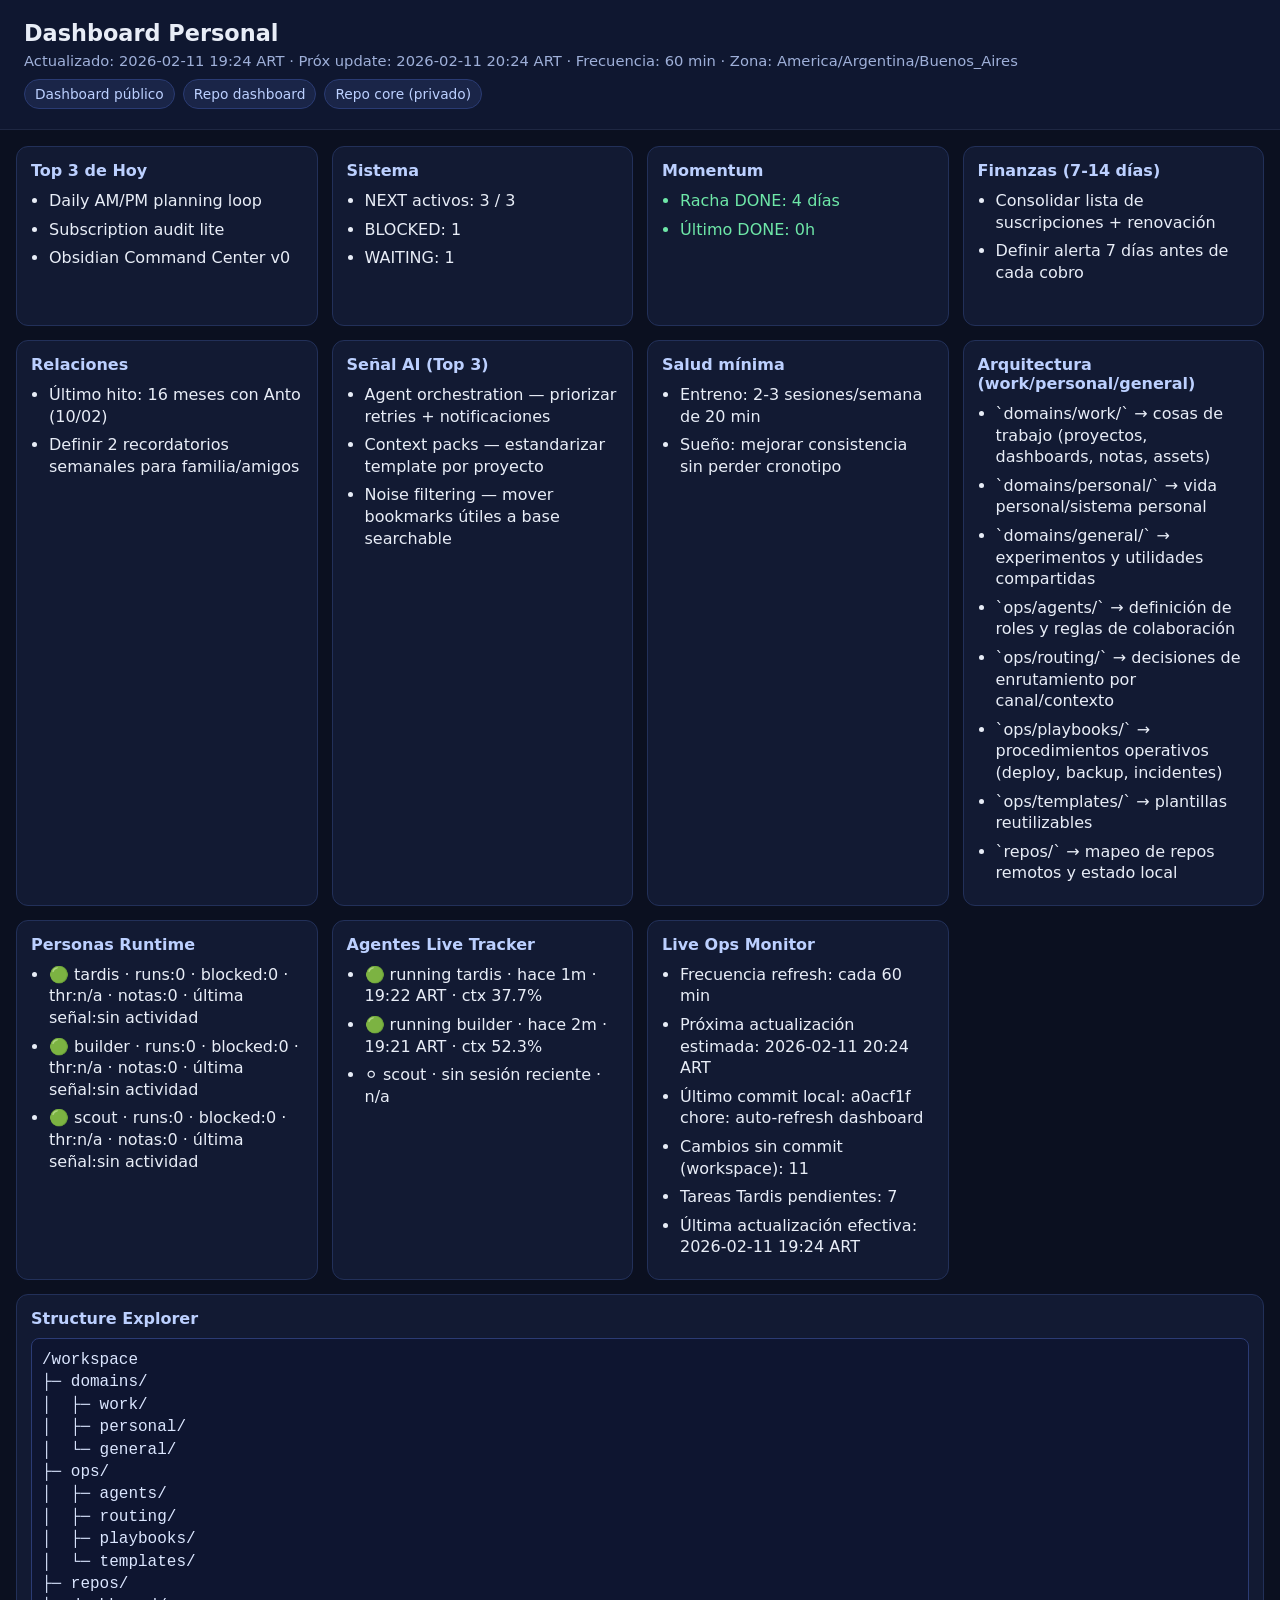
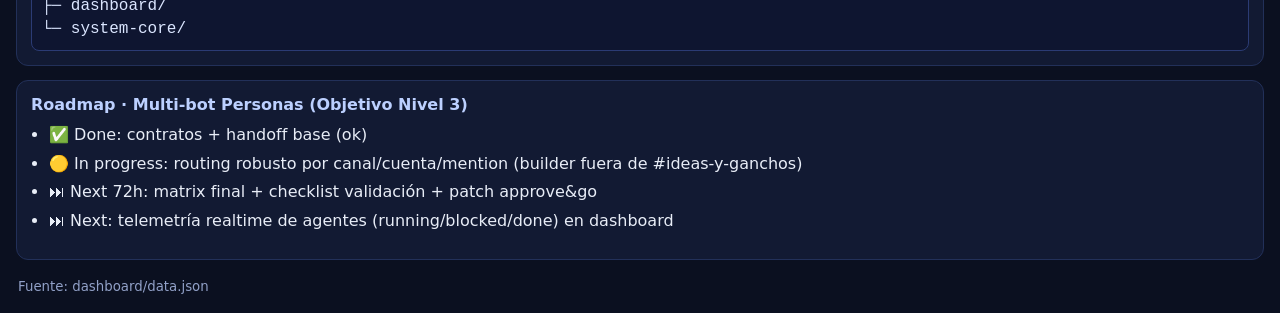
==== index.html @ 241ade7d "Dashboard publish: 2026-02-11T22:24:45Z" ====
<!doctype html>
<html lang="es">
<head>
  <meta charset="utf-8" />
  <meta name="viewport" content="width=device-width,initial-scale=1" />
  <title>Dashboard Personal — Sistema de Ejecución</title>
  <link rel="stylesheet" href="styles.css" />
</head>
<body>
  <header>
    <h1>Dashboard Personal</h1>
    <p id="meta"></p>
    <nav id="quicklinks"></nav>
  </header>

  <main class="grid">
    <section class="card" id="top3"><h2>Top 3 de Hoy</h2><ul></ul></section>
    <section class="card" id="system"><h2>Sistema</h2><ul></ul></section>
    <section class="card" id="momentum"><h2>Momentum</h2><ul></ul></section>
    <section class="card" id="finance"><h2>Finanzas (7-14 días)</h2><ul></ul></section>
    <section class="card" id="relationships"><h2>Relaciones</h2><ul></ul></section>
    <section class="card" id="ai"><h2>Señal AI (Top 3)</h2><ul></ul></section>
    <section class="card" id="health"><h2>Salud mínima</h2><ul></ul></section>
    <section class="card" id="architecture"><h2>Arquitectura (work/personal/general)</h2><ul></ul></section>
    <section class="card" id="personas"><h2>Personas Runtime</h2><ul></ul></section>
    <section class="card" id="agentlive"><h2>Agentes Live Tracker</h2><ul></ul></section>
    <section class="card" id="liveops"><h2>Live Ops Monitor</h2><ul></ul></section>
    <section class="card wide" id="structure"><h2>Structure Explorer</h2><div class="tree"></div></section>
    <section class="card wide" id="roadmap"><h2>Roadmap · Multi-bot Personas (Objetivo Nivel 3)</h2><ul></ul></section>
  </main>

  <footer>
    <small>Fuente: dashboard/data.json</small>
  </footer>

  <script src="app.js"></script>
</body>
</html>
---- styles.css ----
*{box-sizing:border-box}body{margin:0;font-family:Inter,system-ui,-apple-system,Segoe UI,Roboto,sans-serif;background:#0b1020;color:#e8edf7}header{padding:20px 24px;border-bottom:1px solid #1e2742;background:#0f1730;position:sticky;top:0}h1{margin:0 0 6px;font-size:1.4rem}#meta{margin:0;color:#9fb0d9;font-size:.92rem}#quicklinks{margin-top:10px;display:flex;flex-wrap:wrap;gap:8px}#quicklinks a{color:#bcd0ff;background:#1a2548;border:1px solid #2a3b73;padding:6px 10px;border-radius:999px;text-decoration:none;font-size:.86rem}.grid{display:grid;grid-template-columns:repeat(auto-fit,minmax(260px,1fr));gap:14px;padding:16px}.card{background:#121a33;border:1px solid #223059;border-radius:12px;padding:14px;min-height:180px}.wide{grid-column:1/-1}.card h2{margin:0 0 10px;font-size:1rem;color:#bcd0ff}ul{margin:0;padding-left:18px}li{margin:7px 0;line-height:1.35}.tree{font-family:ui-monospace,SFMono-Regular,Menlo,monospace;white-space:pre-wrap;line-height:1.4;color:#dbe6ff;background:#0e1530;border:1px solid #2b3b74;padding:10px;border-radius:8px}footer{padding:0 18px 18px;color:#91a0c7} .ok{color:#6ee7a8}.warn{color:#ffd166}.bad{color:#ff7b8a}
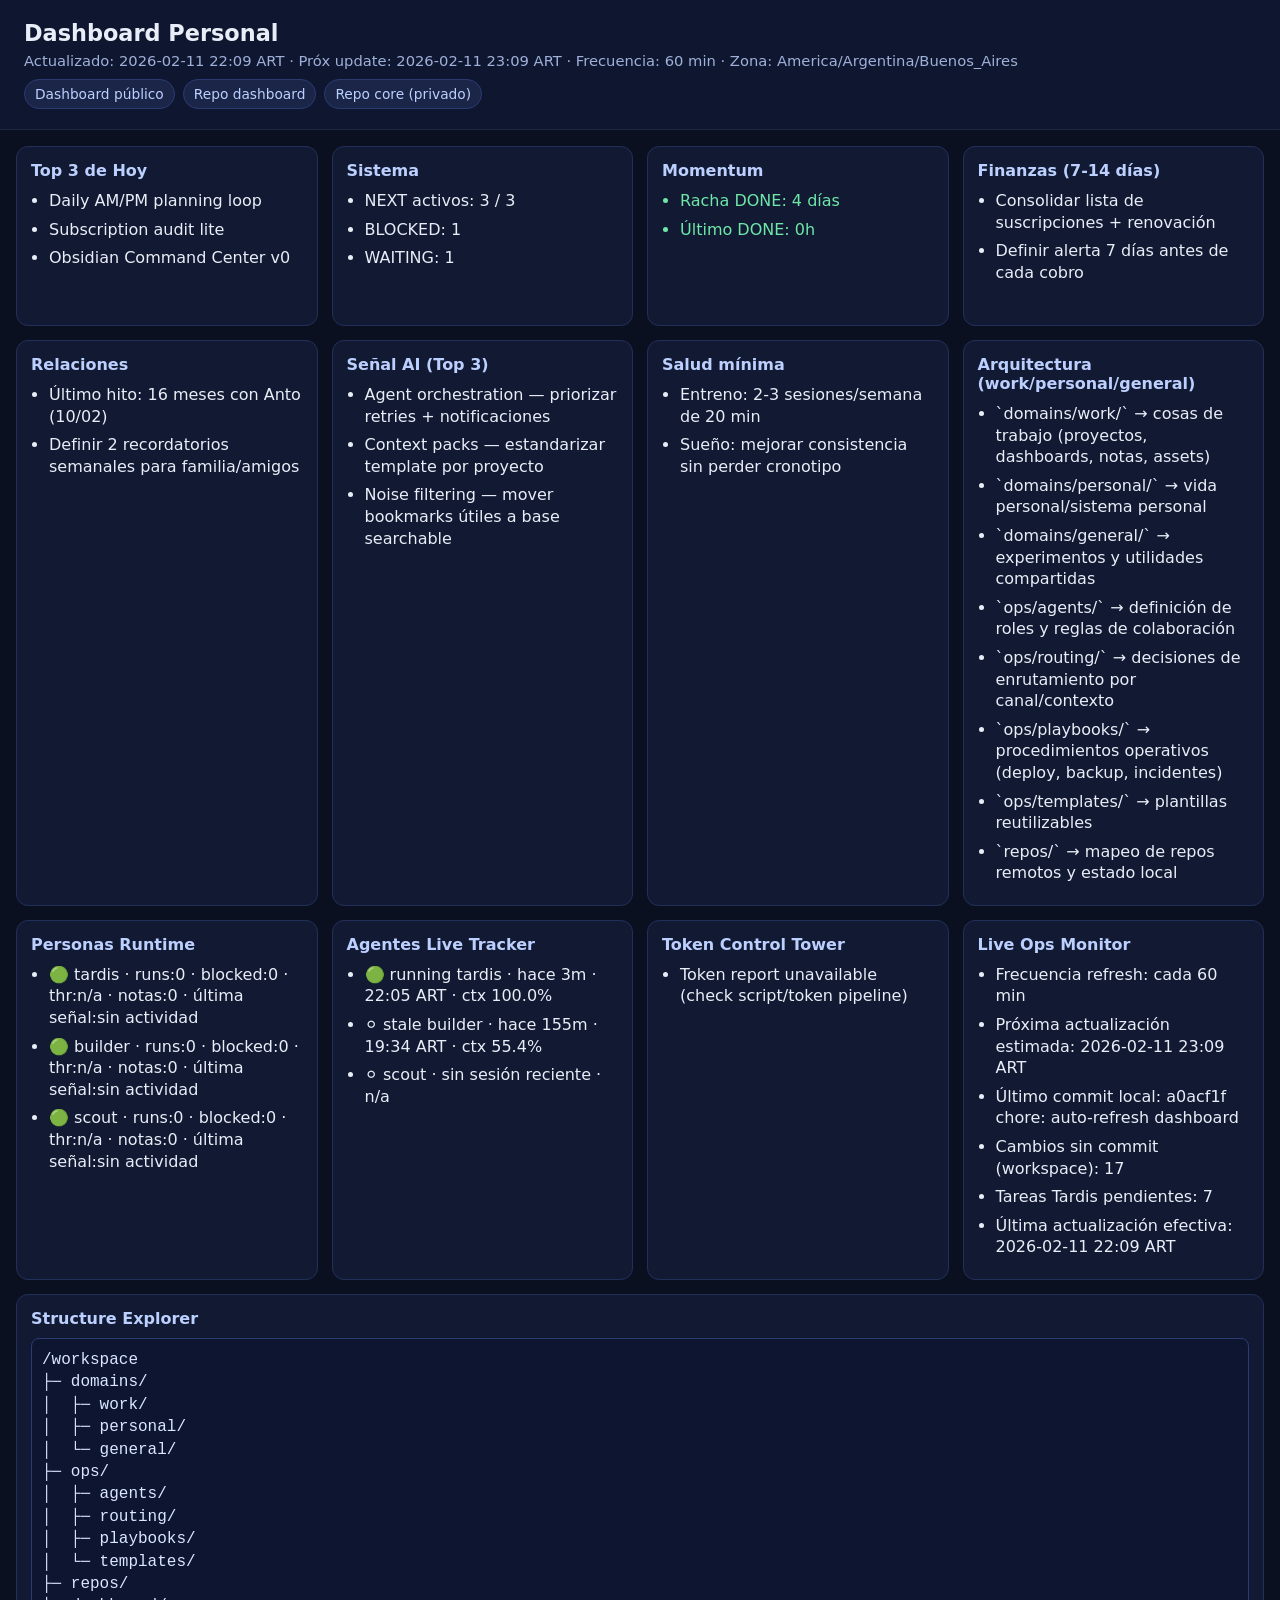
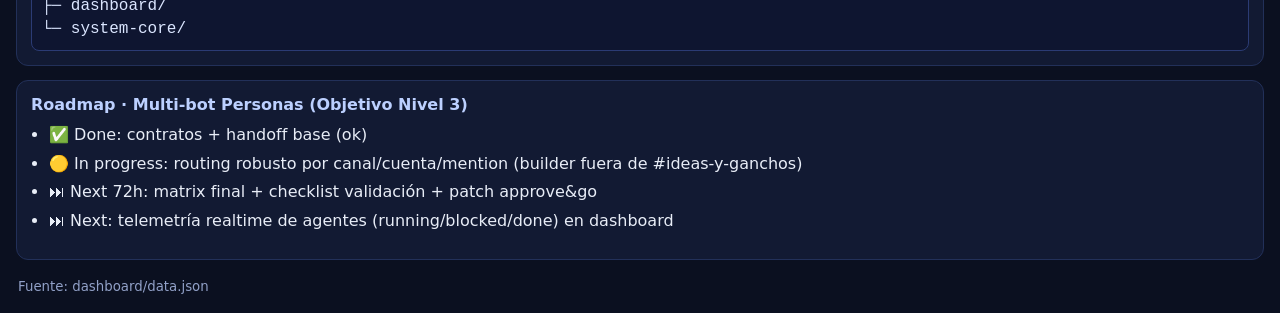
==== commit d90f2530: "Dashboard publish: 2026-02-12T01:10:29Z" ====
--- a/index.html
+++ b/index.html
@@ -24,6 +24,7 @@
     <section class="card" id="architecture"><h2>Arquitectura (work/personal/general)</h2><ul></ul></section>
     <section class="card" id="personas"><h2>Personas Runtime</h2><ul></ul></section>
     <section class="card" id="agentlive"><h2>Agentes Live Tracker</h2><ul></ul></section>
+    <section class="card" id="tokencontrol"><h2>Token Control Tower</h2><ul></ul></section>
     <section class="card" id="liveops"><h2>Live Ops Monitor</h2><ul></ul></section>
     <section class="card wide" id="structure"><h2>Structure Explorer</h2><div class="tree"></div></section>
     <section class="card wide" id="roadmap"><h2>Roadmap · Multi-bot Personas (Objetivo Nivel 3)</h2><ul></ul></section>
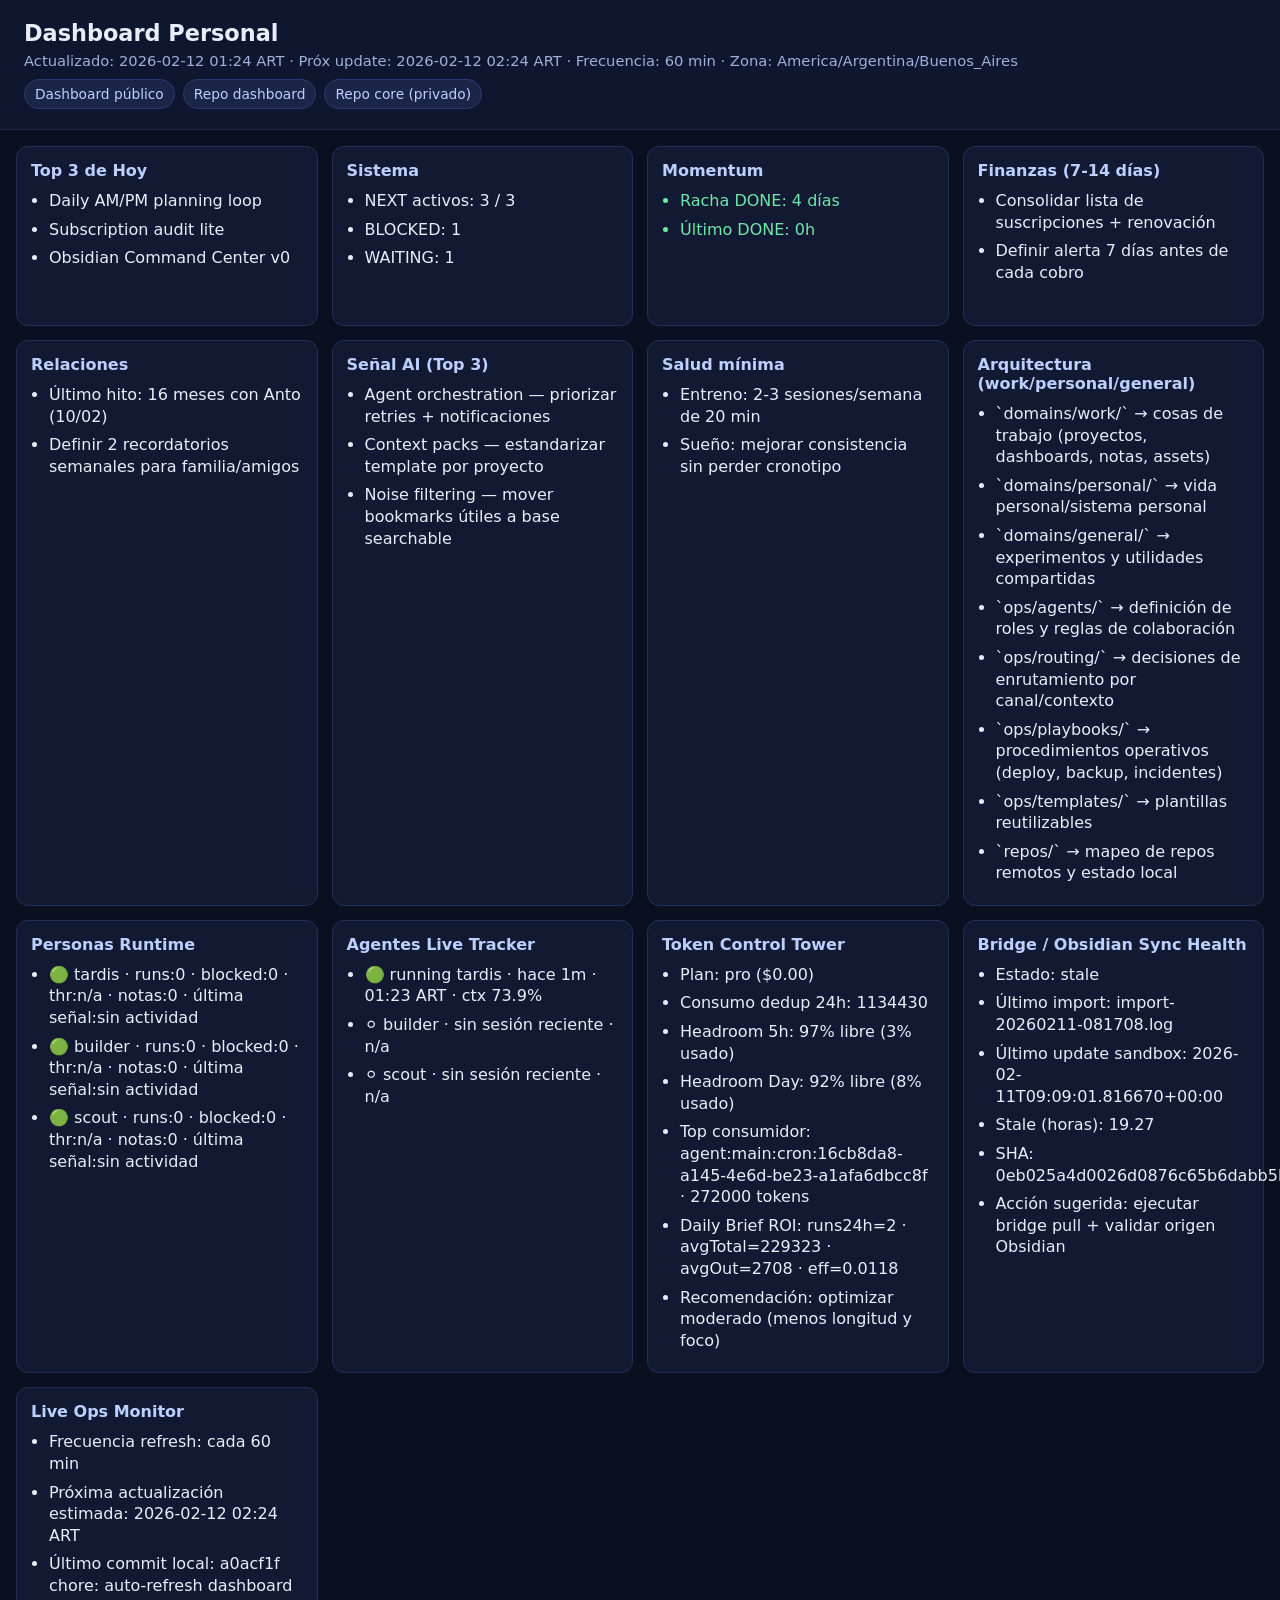
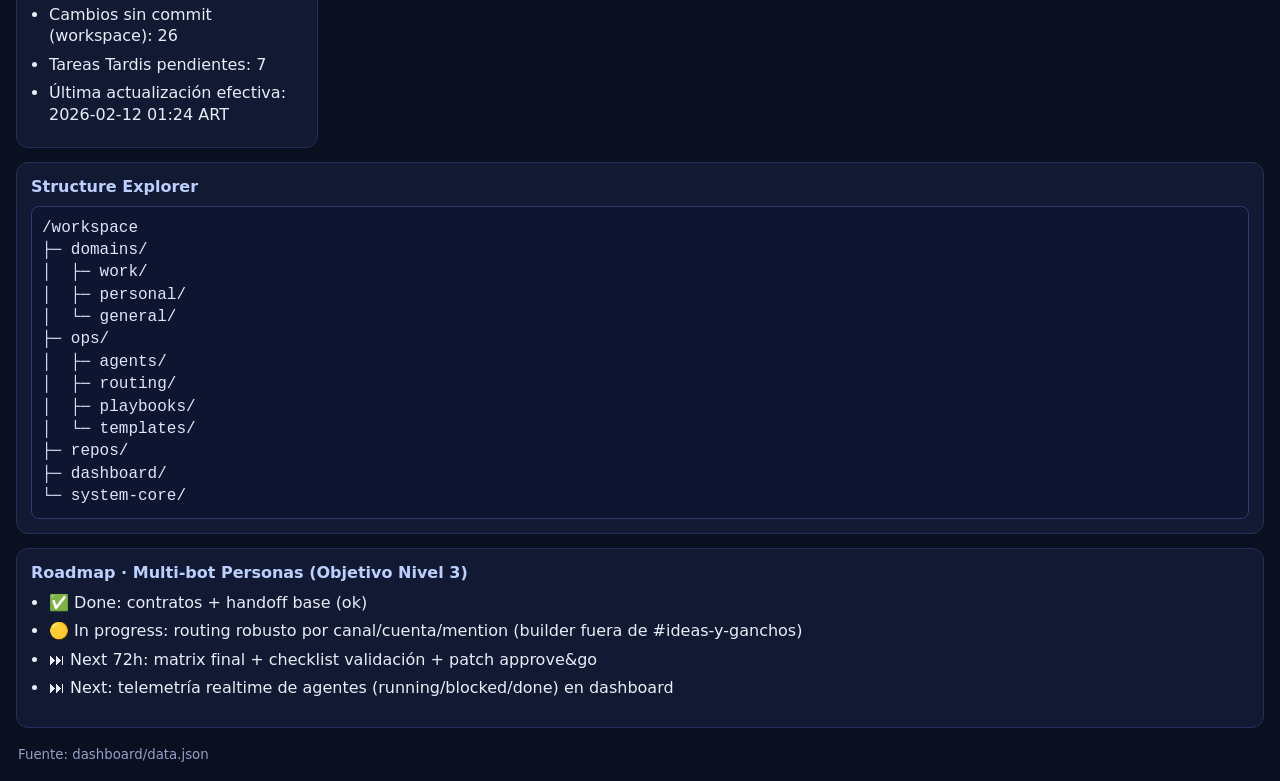
==== commit 1392ea57: "Dashboard publish: 2026-02-12T04:25:11Z" ====
--- a/index.html
+++ b/index.html
@@ -25,6 +25,7 @@
     <section class="card" id="personas"><h2>Personas Runtime</h2><ul></ul></section>
     <section class="card" id="agentlive"><h2>Agentes Live Tracker</h2><ul></ul></section>
     <section class="card" id="tokencontrol"><h2>Token Control Tower</h2><ul></ul></section>
+    <section class="card" id="bridgecontrol"><h2>Bridge / Obsidian Sync Health</h2><ul></ul></section>
     <section class="card" id="liveops"><h2>Live Ops Monitor</h2><ul></ul></section>
     <section class="card wide" id="structure"><h2>Structure Explorer</h2><div class="tree"></div></section>
     <section class="card wide" id="roadmap"><h2>Roadmap · Multi-bot Personas (Objetivo Nivel 3)</h2><ul></ul></section>
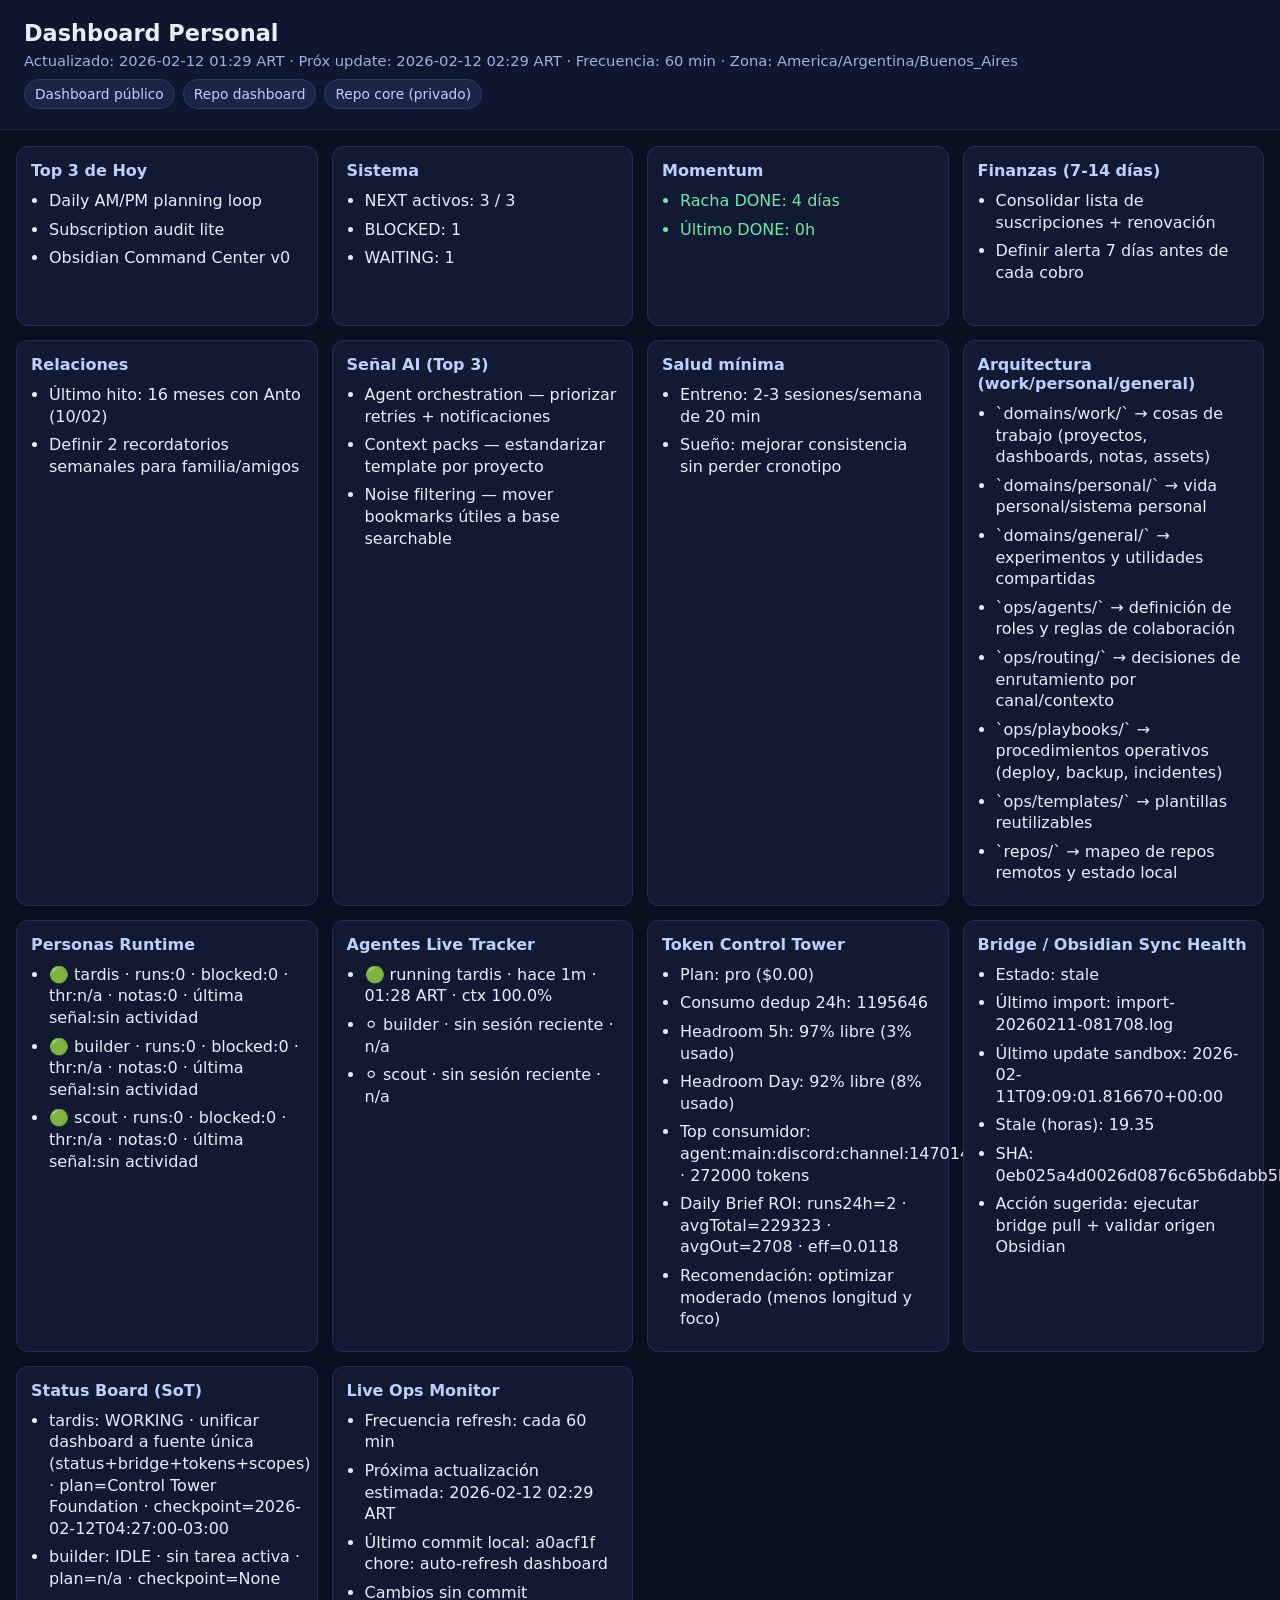
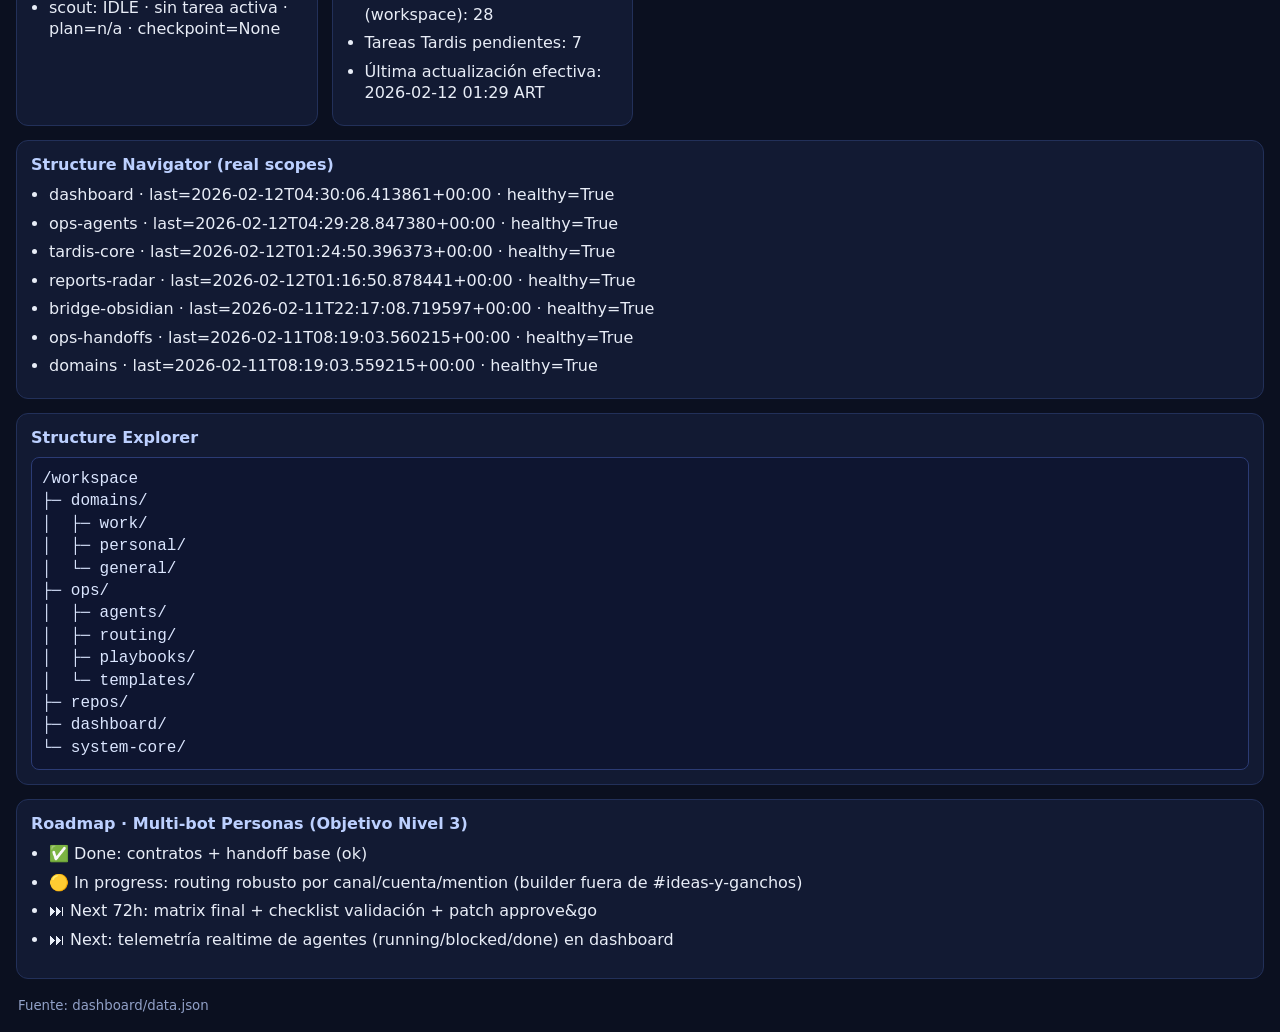
==== commit ec15f974: "Dashboard publish: 2026-02-12T04:30:08Z" ====
--- a/index.html
+++ b/index.html
@@ -26,7 +26,9 @@
     <section class="card" id="agentlive"><h2>Agentes Live Tracker</h2><ul></ul></section>
     <section class="card" id="tokencontrol"><h2>Token Control Tower</h2><ul></ul></section>
     <section class="card" id="bridgecontrol"><h2>Bridge / Obsidian Sync Health</h2><ul></ul></section>
+    <section class="card" id="statusboard"><h2>Status Board (SoT)</h2><ul></ul></section>
     <section class="card" id="liveops"><h2>Live Ops Monitor</h2><ul></ul></section>
+    <section class="card wide" id="structurenav"><h2>Structure Navigator (real scopes)</h2><ul></ul></section>
     <section class="card wide" id="structure"><h2>Structure Explorer</h2><div class="tree"></div></section>
     <section class="card wide" id="roadmap"><h2>Roadmap · Multi-bot Personas (Objetivo Nivel 3)</h2><ul></ul></section>
   </main>
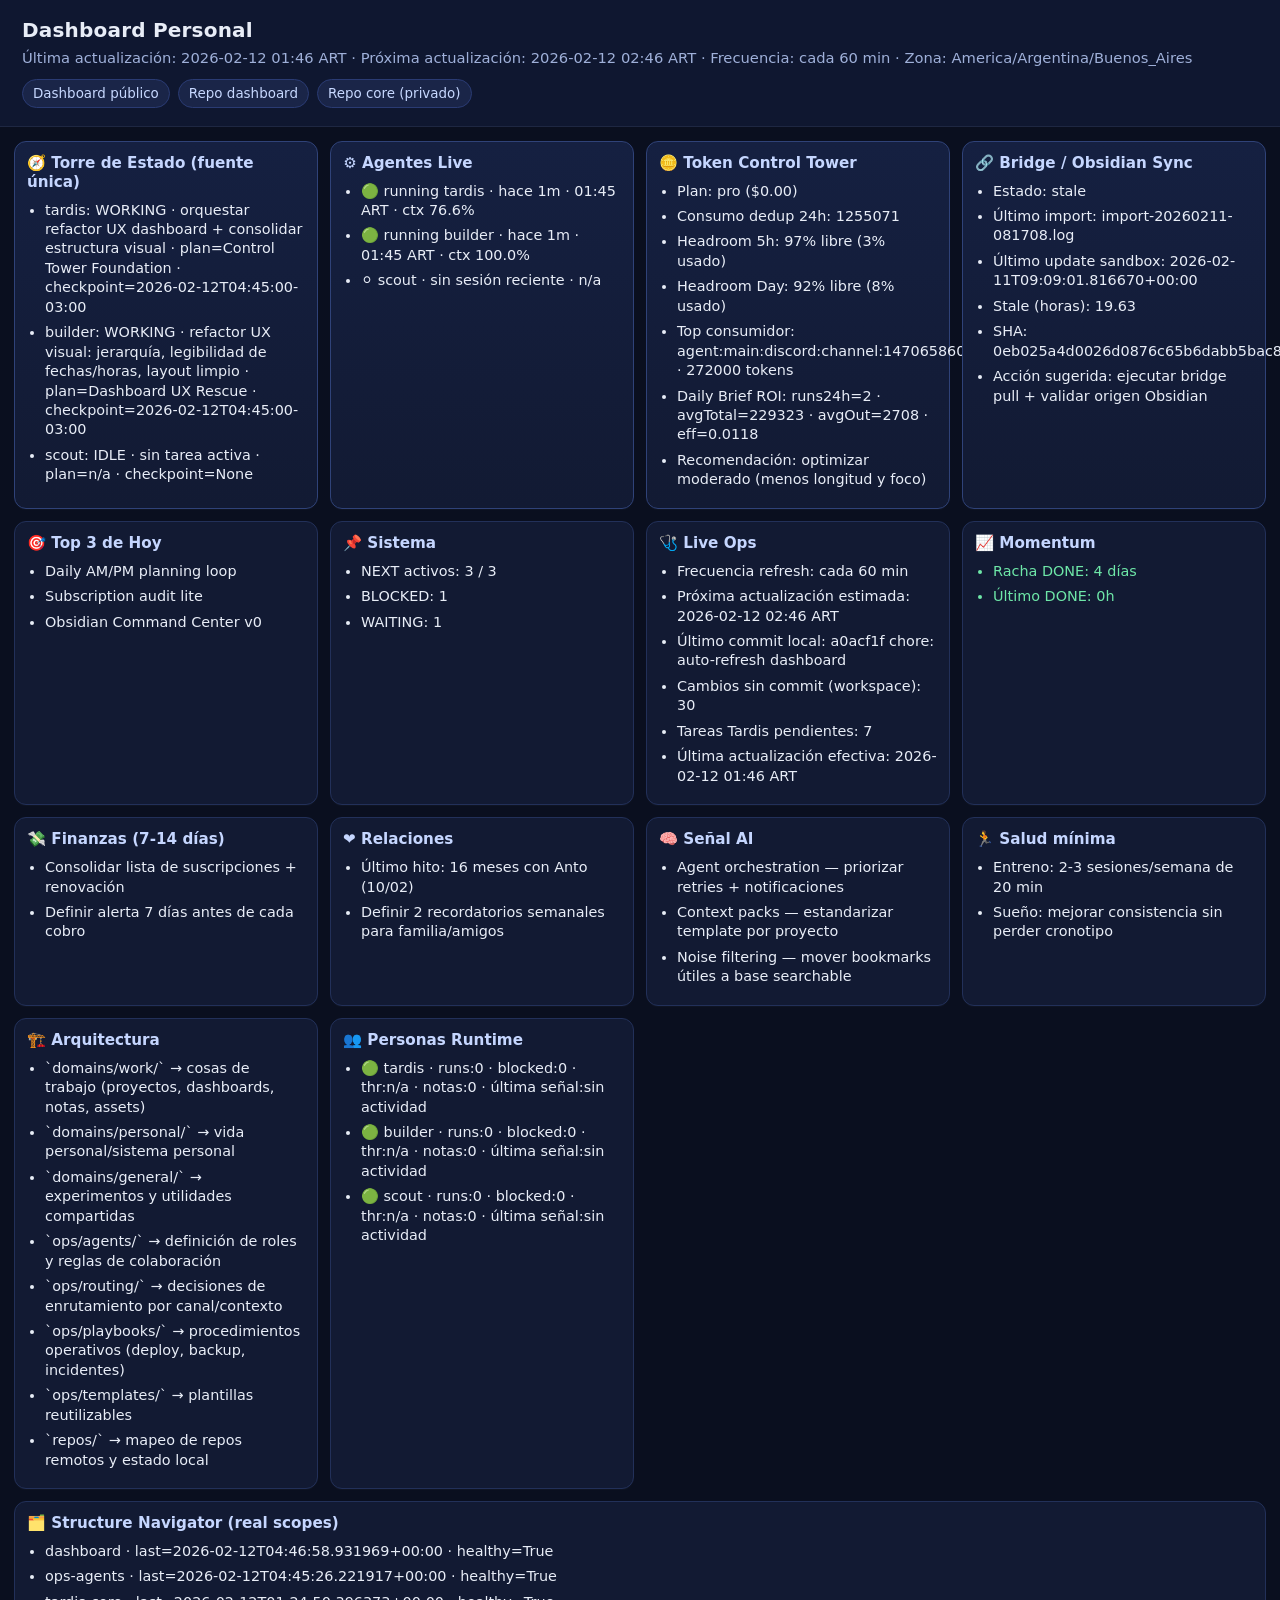
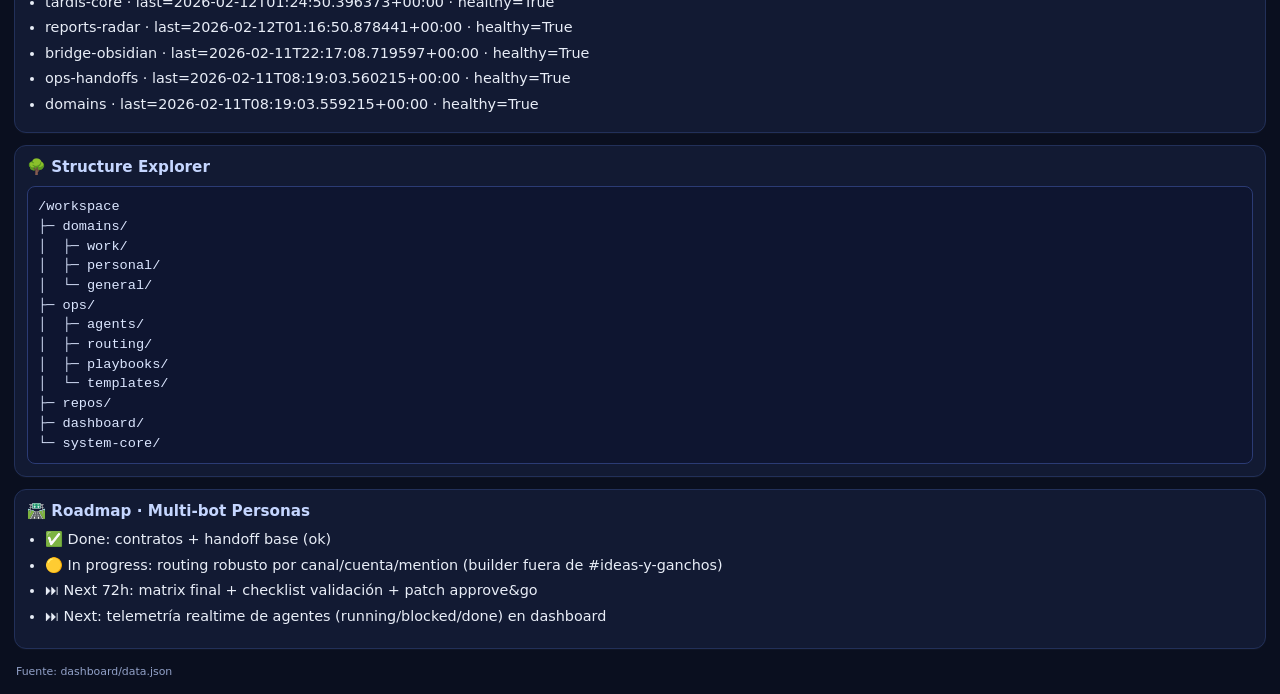
==== commit 470d1781: "Dashboard publish: 2026-02-12T04:47:00Z" ====
--- a/index.html
+++ b/index.html
@@ -14,23 +14,26 @@
   </header>
 
   <main class="grid">
-    <section class="card" id="top3"><h2>Top 3 de Hoy</h2><ul></ul></section>
-    <section class="card" id="system"><h2>Sistema</h2><ul></ul></section>
-    <section class="card" id="momentum"><h2>Momentum</h2><ul></ul></section>
-    <section class="card" id="finance"><h2>Finanzas (7-14 días)</h2><ul></ul></section>
-    <section class="card" id="relationships"><h2>Relaciones</h2><ul></ul></section>
-    <section class="card" id="ai"><h2>Señal AI (Top 3)</h2><ul></ul></section>
-    <section class="card" id="health"><h2>Salud mínima</h2><ul></ul></section>
-    <section class="card" id="architecture"><h2>Arquitectura (work/personal/general)</h2><ul></ul></section>
-    <section class="card" id="personas"><h2>Personas Runtime</h2><ul></ul></section>
-    <section class="card" id="agentlive"><h2>Agentes Live Tracker</h2><ul></ul></section>
-    <section class="card" id="tokencontrol"><h2>Token Control Tower</h2><ul></ul></section>
-    <section class="card" id="bridgecontrol"><h2>Bridge / Obsidian Sync Health</h2><ul></ul></section>
-    <section class="card" id="statusboard"><h2>Status Board (SoT)</h2><ul></ul></section>
-    <section class="card" id="liveops"><h2>Live Ops Monitor</h2><ul></ul></section>
-    <section class="card wide" id="structurenav"><h2>Structure Navigator (real scopes)</h2><ul></ul></section>
-    <section class="card wide" id="structure"><h2>Structure Explorer</h2><div class="tree"></div></section>
-    <section class="card wide" id="roadmap"><h2>Roadmap · Multi-bot Personas (Objetivo Nivel 3)</h2><ul></ul></section>
+    <section class="card critical" id="statusboard"><h2>🧭 Torre de Estado (fuente única)</h2><ul></ul></section>
+    <section class="card critical" id="agentlive"><h2>⚙️ Agentes Live</h2><ul></ul></section>
+    <section class="card critical" id="tokencontrol"><h2>🪙 Token Control Tower</h2><ul></ul></section>
+    <section class="card critical" id="bridgecontrol"><h2>🔗 Bridge / Obsidian Sync</h2><ul></ul></section>
+
+    <section class="card" id="top3"><h2>🎯 Top 3 de Hoy</h2><ul></ul></section>
+    <section class="card" id="system"><h2>📌 Sistema</h2><ul></ul></section>
+    <section class="card" id="liveops"><h2>🩺 Live Ops</h2><ul></ul></section>
+    <section class="card" id="momentum"><h2>📈 Momentum</h2><ul></ul></section>
+
+    <section class="card" id="finance"><h2>💸 Finanzas (7-14 días)</h2><ul></ul></section>
+    <section class="card" id="relationships"><h2>❤️ Relaciones</h2><ul></ul></section>
+    <section class="card" id="ai"><h2>🧠 Señal AI</h2><ul></ul></section>
+    <section class="card" id="health"><h2>🏃 Salud mínima</h2><ul></ul></section>
+    <section class="card" id="architecture"><h2>🏗️ Arquitectura</h2><ul></ul></section>
+    <section class="card" id="personas"><h2>👥 Personas Runtime</h2><ul></ul></section>
+
+    <section class="card wide" id="structurenav"><h2>🗂️ Structure Navigator (real scopes)</h2><ul></ul></section>
+    <section class="card wide" id="structure"><h2>🌳 Structure Explorer</h2><div class="tree"></div></section>
+    <section class="card wide" id="roadmap"><h2>🛣️ Roadmap · Multi-bot Personas</h2><ul></ul></section>
   </main>
 
   <footer>
--- a/styles.css
+++ b/styles.css
@@ -1 +1,36 @@
-*{box-sizing:border-box}body{margin:0;font-family:Inter,system-ui,-apple-system,Segoe UI,Roboto,sans-serif;background:#0b1020;color:#e8edf7}header{padding:20px 24px;border-bottom:1px solid #1e2742;background:#0f1730;position:sticky;top:0}h1{margin:0 0 6px;font-size:1.4rem}#meta{margin:0;color:#9fb0d9;font-size:.92rem}#quicklinks{margin-top:10px;display:flex;flex-wrap:wrap;gap:8px}#quicklinks a{color:#bcd0ff;background:#1a2548;border:1px solid #2a3b73;padding:6px 10px;border-radius:999px;text-decoration:none;font-size:.86rem}.grid{display:grid;grid-template-columns:repeat(auto-fit,minmax(260px,1fr));gap:14px;padding:16px}.card{background:#121a33;border:1px solid #223059;border-radius:12px;padding:14px;min-height:180px}.wide{grid-column:1/-1}.card h2{margin:0 0 10px;font-size:1rem;color:#bcd0ff}ul{margin:0;padding-left:18px}li{margin:7px 0;line-height:1.35}.tree{font-family:ui-monospace,SFMono-Regular,Menlo,monospace;white-space:pre-wrap;line-height:1.4;color:#dbe6ff;background:#0e1530;border:1px solid #2b3b74;padding:10px;border-radius:8px}footer{padding:0 18px 18px;color:#91a0c7} .ok{color:#6ee7a8}.warn{color:#ffd166}.bad{color:#ff7b8a}+*{box-sizing:border-box}
+:root{
+  --bg:#0a0f1f;
+  --panel:#121a33;
+  --panel-2:#0f1730;
+  --text:#e8edf7;
+  --muted:#9fb0d9;
+  --line:#223059;
+  --line-strong:#2f4278;
+  --accent:#8fb3ff;
+  --ok:#6ee7a8;
+  --warn:#ffd166;
+  --bad:#ff7b8a;
+}
+body{margin:0;font-family:Inter,system-ui,-apple-system,Segoe UI,Roboto,sans-serif;background:var(--bg);color:var(--text)}
+header{padding:18px 22px;border-bottom:1px solid #1e2742;background:var(--panel-2);position:sticky;top:0;z-index:5;backdrop-filter:blur(4px)}
+h1{margin:0 0 6px;font-size:1.25rem;letter-spacing:.2px}
+#meta{margin:0;color:var(--muted);font-size:.92rem;line-height:1.4}
+#quicklinks{margin-top:10px;display:flex;flex-wrap:wrap;gap:8px}
+#quicklinks a{color:#c7d8ff;background:#1a2548;border:1px solid #2a3b73;padding:6px 10px;border-radius:999px;text-decoration:none;font-size:.84rem}
+
+.grid{display:grid;grid-template-columns:repeat(auto-fit,minmax(300px,1fr));gap:12px;padding:14px}
+.card{background:var(--panel);border:1px solid var(--line);border-radius:12px;padding:12px;min-height:160px;box-shadow:0 1px 0 rgba(255,255,255,.02)}
+.card.critical{border-color:var(--line-strong);background:linear-gradient(180deg,#152041,#121a33)}
+.wide{grid-column:1/-1}
+.card h2{margin:0 0 9px;font-size:.95rem;color:#c5d6ff;line-height:1.25}
+ul{margin:0;padding-left:18px}
+li{margin:6px 0;line-height:1.35;font-size:.9rem}
+.tree{font-family:ui-monospace,SFMono-Regular,Menlo,monospace;white-space:pre-wrap;line-height:1.45;color:#dbe6ff;background:#0e1530;border:1px solid #2b3b74;padding:10px;border-radius:8px;font-size:.85rem}
+footer{padding:0 16px 16px;color:#91a0c7;font-size:.82rem}
+.ok{color:var(--ok)}.warn{color:var(--warn)}.bad{color:var(--bad)}
+
+@media (max-width:700px){
+  .grid{grid-template-columns:1fr;padding:10px}
+  .card{min-height:unset}
+}
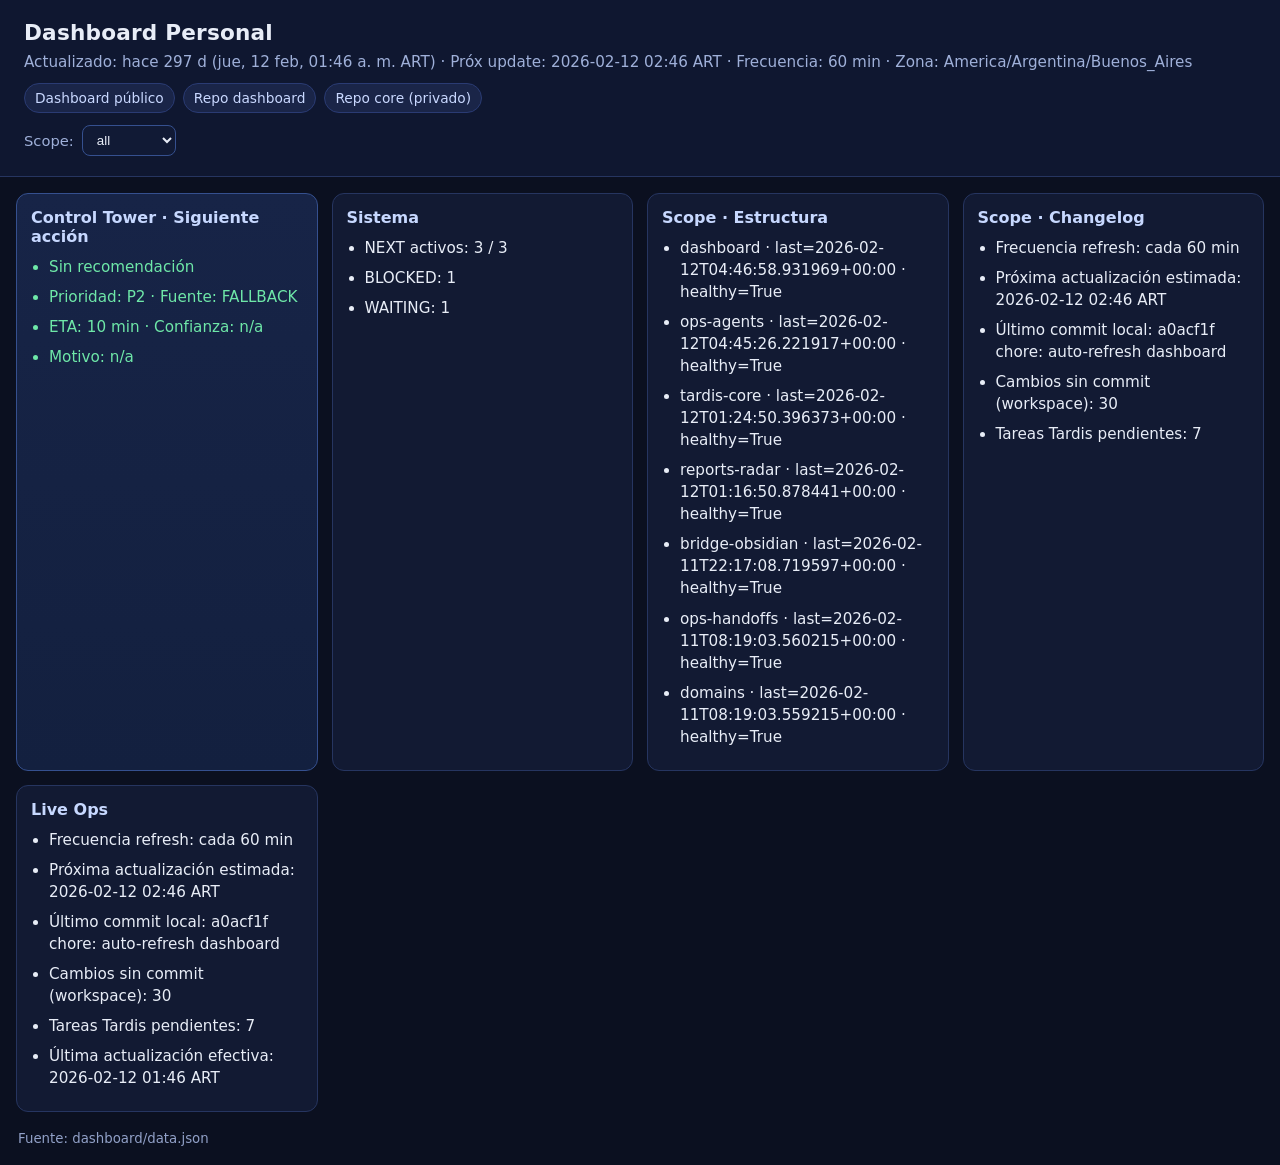
==== commit 88debb40: "Dashboard publish: 2026-02-12T04:59:26Z" ====
--- a/index.html
+++ b/index.html
@@ -11,29 +11,24 @@
     <h1>Dashboard Personal</h1>
     <p id="meta"></p>
     <nav id="quicklinks"></nav>
+
+    <div class="scopebar">
+      <label for="scopeSelect">Scope:</label>
+      <select id="scopeSelect">
+        <option value="all">all</option>
+        <option value="work">work</option>
+        <option value="personal">personal</option>
+        <option value="general">general</option>
+      </select>
+    </div>
   </header>
 
   <main class="grid">
-    <section class="card critical" id="statusboard"><h2>🧭 Torre de Estado (fuente única)</h2><ul></ul></section>
-    <section class="card critical" id="agentlive"><h2>⚙️ Agentes Live</h2><ul></ul></section>
-    <section class="card critical" id="tokencontrol"><h2>🪙 Token Control Tower</h2><ul></ul></section>
-    <section class="card critical" id="bridgecontrol"><h2>🔗 Bridge / Obsidian Sync</h2><ul></ul></section>
-
-    <section class="card" id="top3"><h2>🎯 Top 3 de Hoy</h2><ul></ul></section>
-    <section class="card" id="system"><h2>📌 Sistema</h2><ul></ul></section>
-    <section class="card" id="liveops"><h2>🩺 Live Ops</h2><ul></ul></section>
-    <section class="card" id="momentum"><h2>📈 Momentum</h2><ul></ul></section>
-
-    <section class="card" id="finance"><h2>💸 Finanzas (7-14 días)</h2><ul></ul></section>
-    <section class="card" id="relationships"><h2>❤️ Relaciones</h2><ul></ul></section>
-    <section class="card" id="ai"><h2>🧠 Señal AI</h2><ul></ul></section>
-    <section class="card" id="health"><h2>🏃 Salud mínima</h2><ul></ul></section>
-    <section class="card" id="architecture"><h2>🏗️ Arquitectura</h2><ul></ul></section>
-    <section class="card" id="personas"><h2>👥 Personas Runtime</h2><ul></ul></section>
-
-    <section class="card wide" id="structurenav"><h2>🗂️ Structure Navigator (real scopes)</h2><ul></ul></section>
-    <section class="card wide" id="structure"><h2>🌳 Structure Explorer</h2><div class="tree"></div></section>
-    <section class="card wide" id="roadmap"><h2>🛣️ Roadmap · Multi-bot Personas</h2><ul></ul></section>
+    <section class="card card-primary" id="nextaction"><h2>Control Tower · Siguiente acción</h2><ul></ul></section>
+    <section class="card" id="system"><h2>Sistema</h2><ul></ul></section>
+    <section class="card" id="scopeview"><h2>Scope · Estructura</h2><ul></ul></section>
+    <section class="card" id="scopechangelog"><h2>Scope · Changelog</h2><ul></ul></section>
+    <section class="card" id="liveops"><h2>Live Ops</h2><ul></ul></section>
   </main>
 
   <footer>
@@ -42,4 +37,4 @@
 
   <script src="app.js"></script>
 </body>
-</html>+</html>
--- a/styles.css
+++ b/styles.css
@@ -1,36 +1,135 @@
-*{box-sizing:border-box}
-:root{
-  --bg:#0a0f1f;
-  --panel:#121a33;
-  --panel-2:#0f1730;
-  --text:#e8edf7;
-  --muted:#9fb0d9;
-  --line:#223059;
-  --line-strong:#2f4278;
-  --accent:#8fb3ff;
-  --ok:#6ee7a8;
-  --warn:#ffd166;
-  --bad:#ff7b8a;
+* { box-sizing: border-box; }
+
+:root {
+  --bg: #0b1020;
+  --bg-elev: #0f1730;
+  --card: #121a33;
+  --card-primary: #172447;
+  --line: #263560;
+  --line-strong: #35508f;
+  --text: #e8edf7;
+  --muted: #9fb0d9;
+  --ok: #6ee7a8;
+  --warn: #ffd166;
 }
-body{margin:0;font-family:Inter,system-ui,-apple-system,Segoe UI,Roboto,sans-serif;background:var(--bg);color:var(--text)}
-header{padding:18px 22px;border-bottom:1px solid #1e2742;background:var(--panel-2);position:sticky;top:0;z-index:5;backdrop-filter:blur(4px)}
-h1{margin:0 0 6px;font-size:1.25rem;letter-spacing:.2px}
-#meta{margin:0;color:var(--muted);font-size:.92rem;line-height:1.4}
-#quicklinks{margin-top:10px;display:flex;flex-wrap:wrap;gap:8px}
-#quicklinks a{color:#c7d8ff;background:#1a2548;border:1px solid #2a3b73;padding:6px 10px;border-radius:999px;text-decoration:none;font-size:.84rem}
 
-.grid{display:grid;grid-template-columns:repeat(auto-fit,minmax(300px,1fr));gap:12px;padding:14px}
-.card{background:var(--panel);border:1px solid var(--line);border-radius:12px;padding:12px;min-height:160px;box-shadow:0 1px 0 rgba(255,255,255,.02)}
-.card.critical{border-color:var(--line-strong);background:linear-gradient(180deg,#152041,#121a33)}
-.wide{grid-column:1/-1}
-.card h2{margin:0 0 9px;font-size:.95rem;color:#c5d6ff;line-height:1.25}
-ul{margin:0;padding-left:18px}
-li{margin:6px 0;line-height:1.35;font-size:.9rem}
-.tree{font-family:ui-monospace,SFMono-Regular,Menlo,monospace;white-space:pre-wrap;line-height:1.45;color:#dbe6ff;background:#0e1530;border:1px solid #2b3b74;padding:10px;border-radius:8px;font-size:.85rem}
-footer{padding:0 16px 16px;color:#91a0c7;font-size:.82rem}
-.ok{color:var(--ok)}.warn{color:var(--warn)}.bad{color:var(--bad)}
+body {
+  margin: 0;
+  font-family: Inter, system-ui, -apple-system, Segoe UI, Roboto, sans-serif;
+  background: var(--bg);
+  color: var(--text);
+  -webkit-font-smoothing: antialiased;
+  text-rendering: optimizeLegibility;
+}
 
-@media (max-width:700px){
-  .grid{grid-template-columns:1fr;padding:10px}
-  .card{min-height:unset}
+header {
+  padding: 20px 24px;
+  border-bottom: 1px solid var(--line);
+  background: var(--bg-elev);
+  position: sticky;
+  top: 0;
+  z-index: 10;
 }
+
+h1 {
+  margin: 0 0 6px;
+  font-size: 1.35rem;
+  letter-spacing: .2px;
+}
+
+#meta {
+  margin: 0;
+  color: var(--muted);
+  font-size: .95rem;
+  font-weight: 500;
+  line-height: 1.45;
+}
+
+#quicklinks {
+  margin-top: 10px;
+  display: flex;
+  flex-wrap: wrap;
+  gap: 8px;
+}
+
+#quicklinks a {
+  color: #c9d8ff;
+  background: #1a2548;
+  border: 1px solid #2a3b73;
+  padding: 6px 10px;
+  border-radius: 999px;
+  text-decoration: none;
+  font-size: .86rem;
+}
+
+.scopebar {
+  margin-top: 12px;
+  display: flex;
+  align-items: center;
+  gap: 8px;
+  color: var(--muted);
+  font-size: .92rem;
+}
+
+.scopebar select {
+  background: #111a35;
+  color: var(--text);
+  border: 1px solid var(--line-strong);
+  border-radius: 8px;
+  padding: 6px 10px;
+}
+
+.grid {
+  display: grid;
+  grid-template-columns: repeat(auto-fit, minmax(280px, 1fr));
+  gap: 14px;
+  padding: 16px;
+}
+
+.card {
+  background: var(--card);
+  border: 1px solid var(--line);
+  border-radius: 12px;
+  padding: 14px;
+  min-height: 190px;
+}
+
+.card-primary {
+  background: linear-gradient(180deg, var(--card-primary) 0%, #13203f 100%);
+  border: 1px solid var(--line-strong);
+}
+
+.card h2 {
+  margin: 0 0 10px;
+  font-size: 1rem;
+  color: #c7d8ff;
+}
+
+ul {
+  margin: 0;
+  padding-left: 18px;
+}
+
+li {
+  margin: 8px 0;
+  line-height: 1.45;
+  font-size: .95rem;
+}
+
+footer {
+  padding: 0 18px 18px;
+  color: #91a0c7;
+}
+
+.ok { color: var(--ok); }
+.warn { color: var(--warn); }
+.bad { color: #ff7b8a; }
+
+@media (max-width: 780px) {
+  .grid { grid-template-columns: 1fr; }
+  #nextaction { order: 1; }
+  #system { order: 2; }
+  #scopeview { order: 3; }
+  #scopechangelog { order: 4; }
+  #liveops { order: 5; }
+}
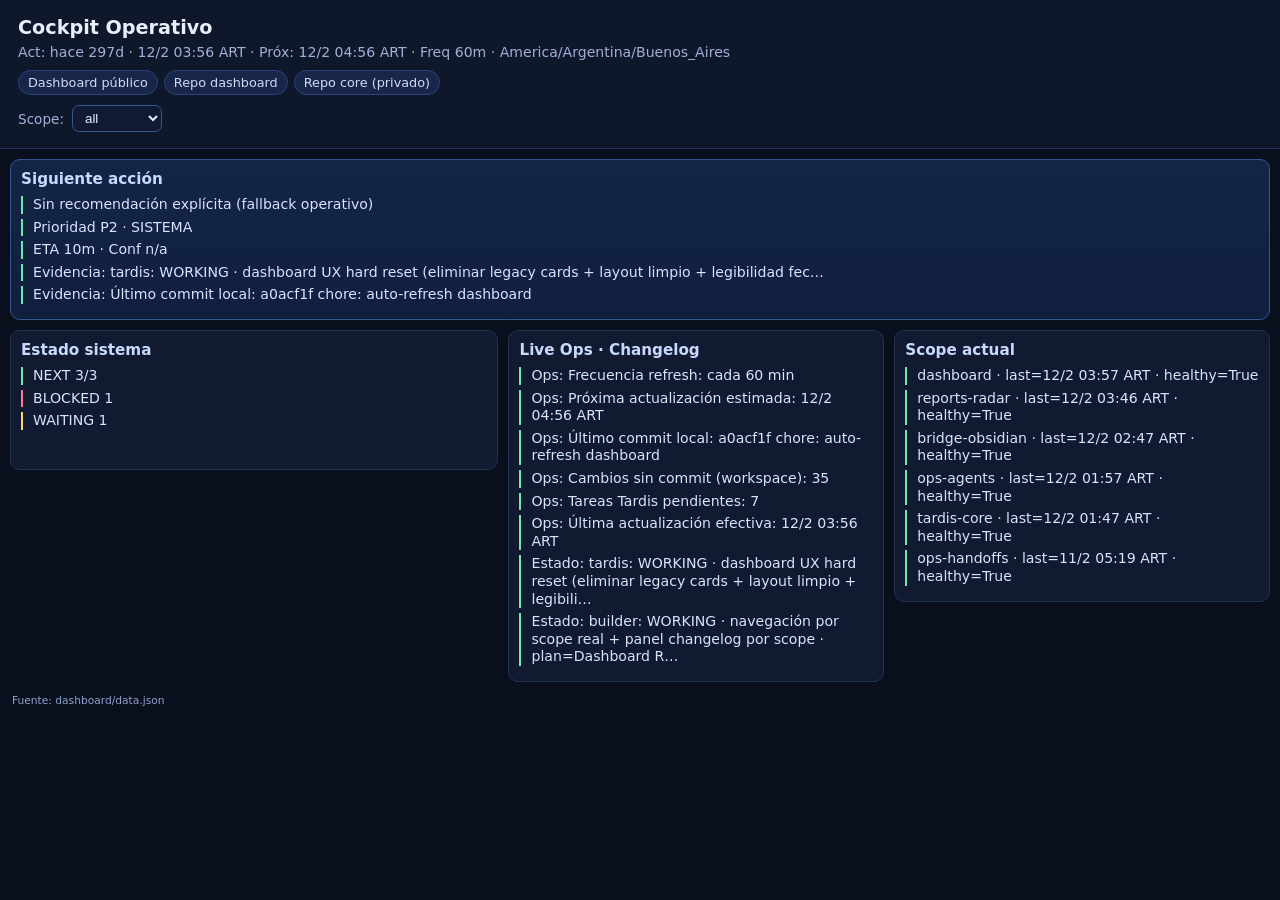
==== commit 4f07aa85: "Dashboard publish: 2026-02-12T06:57:06Z" ====
--- a/index.html
+++ b/index.html
@@ -3,12 +3,12 @@
 <head>
   <meta charset="utf-8" />
   <meta name="viewport" content="width=device-width,initial-scale=1" />
-  <title>Dashboard Personal — Sistema de Ejecución</title>
+  <title>Dashboard Personal — Cockpit</title>
   <link rel="stylesheet" href="styles.css" />
 </head>
 <body>
   <header>
-    <h1>Dashboard Personal</h1>
+    <h1>Cockpit Operativo</h1>
     <p id="meta"></p>
     <nav id="quicklinks"></nav>
 
@@ -24,11 +24,25 @@
   </header>
 
   <main class="grid">
-    <section class="card card-primary" id="nextaction"><h2>Control Tower · Siguiente acción</h2><ul></ul></section>
-    <section class="card" id="system"><h2>Sistema</h2><ul></ul></section>
-    <section class="card" id="scopeview"><h2>Scope · Estructura</h2><ul></ul></section>
-    <section class="card" id="scopechangelog"><h2>Scope · Changelog</h2><ul></ul></section>
-    <section class="card" id="liveops"><h2>Live Ops</h2><ul></ul></section>
+    <section class="card card-primary" id="nextaction">
+      <h2>Siguiente acción</h2>
+      <ul></ul>
+    </section>
+
+    <section class="card" id="system">
+      <h2>Estado sistema</h2>
+      <ul></ul>
+    </section>
+
+    <section class="card" id="opsfeed">
+      <h2>Live Ops · Changelog</h2>
+      <ul></ul>
+    </section>
+
+    <section class="card" id="scopeview">
+      <h2>Scope actual</h2>
+      <ul></ul>
+    </section>
   </main>
 
   <footer>
--- a/styles.css
+++ b/styles.css
@@ -1,16 +1,17 @@
 * { box-sizing: border-box; }
 
 :root {
-  --bg: #0b1020;
-  --bg-elev: #0f1730;
-  --card: #121a33;
-  --card-primary: #172447;
-  --line: #263560;
-  --line-strong: #35508f;
-  --text: #e8edf7;
-  --muted: #9fb0d9;
+  --bg: #0a0f1d;
+  --bg-elev: #0f172b;
+  --card: #111a30;
+  --card-primary: #132546;
+  --line: #233354;
+  --line-strong: #35558f;
+  --text: #e9eef9;
+  --muted: #9fb1d9;
   --ok: #6ee7a8;
   --warn: #ffd166;
+  --bad: #ff7b8a;
 }
 
 body {
@@ -19,11 +20,10 @@
   background: var(--bg);
   color: var(--text);
   -webkit-font-smoothing: antialiased;
-  text-rendering: optimizeLegibility;
 }
 
 header {
-  padding: 20px 24px;
+  padding: 16px 18px;
   border-bottom: 1px solid var(--line);
   background: var(--bg-elev);
   position: sticky;
@@ -32,104 +32,112 @@
 }
 
 h1 {
-  margin: 0 0 6px;
-  font-size: 1.35rem;
-  letter-spacing: .2px;
+  margin: 0 0 4px;
+  font-size: 1.2rem;
 }
 
 #meta {
   margin: 0;
   color: var(--muted);
-  font-size: .95rem;
-  font-weight: 500;
-  line-height: 1.45;
+  font-size: .88rem;
+  line-height: 1.35;
 }
 
 #quicklinks {
-  margin-top: 10px;
+  margin-top: 8px;
   display: flex;
   flex-wrap: wrap;
-  gap: 8px;
+  gap: 6px;
 }
 
 #quicklinks a {
-  color: #c9d8ff;
-  background: #1a2548;
-  border: 1px solid #2a3b73;
-  padding: 6px 10px;
+  color: #cedcff;
+  background: #18264a;
+  border: 1px solid #2b427a;
+  padding: 4px 9px;
   border-radius: 999px;
   text-decoration: none;
-  font-size: .86rem;
+  font-size: .8rem;
 }
 
 .scopebar {
-  margin-top: 12px;
+  margin-top: 10px;
   display: flex;
   align-items: center;
   gap: 8px;
   color: var(--muted);
-  font-size: .92rem;
+  font-size: .85rem;
 }
 
 .scopebar select {
-  background: #111a35;
+  background: #101a35;
   color: var(--text);
   border: 1px solid var(--line-strong);
-  border-radius: 8px;
-  padding: 6px 10px;
+  border-radius: 7px;
+  padding: 4px 8px;
 }
 
 .grid {
   display: grid;
-  grid-template-columns: repeat(auto-fit, minmax(280px, 1fr));
-  gap: 14px;
-  padding: 16px;
+  grid-template-columns: 1.3fr repeat(2, 1fr);
+  gap: 10px;
+  padding: 10px;
+  align-items: start;
 }
 
 .card {
   background: var(--card);
   border: 1px solid var(--line);
-  border-radius: 12px;
-  padding: 14px;
-  min-height: 190px;
+  border-radius: 10px;
+  padding: 10px;
+  min-height: 140px;
 }
 
 .card-primary {
-  background: linear-gradient(180deg, var(--card-primary) 0%, #13203f 100%);
-  border: 1px solid var(--line-strong);
+  grid-column: 1 / -1;
+  background: linear-gradient(180deg, var(--card-primary) 0%, #111f3f 100%);
+  border-color: var(--line-strong);
 }
 
 .card h2 {
-  margin: 0 0 10px;
-  font-size: 1rem;
-  color: #c7d8ff;
+  margin: 0 0 8px;
+  font-size: .95rem;
+  color: #c8d9ff;
 }
 
 ul {
   margin: 0;
-  padding-left: 18px;
+  padding: 0;
+  list-style: none;
 }
 
 li {
-  margin: 8px 0;
-  line-height: 1.45;
-  font-size: .95rem;
+  margin: 5px 0;
+  line-height: 1.25;
+  font-size: .88rem;
+  color: #d8e3ff;
+  padding-left: 10px;
+  border-left: 2px solid transparent;
 }
 
+li.ok { border-left-color: var(--ok); }
+li.warn { border-left-color: var(--warn); }
+li.bad { border-left-color: var(--bad); }
+
+.muted { color: var(--muted); }
+
 footer {
-  padding: 0 18px 18px;
-  color: #91a0c7;
+  padding: 0 12px 12px;
+  color: #8fa3cf;
+  font-size: .8rem;
 }
 
-.ok { color: var(--ok); }
-.warn { color: var(--warn); }
-.bad { color: #ff7b8a; }
+@media (max-width: 920px) {
+  .grid { grid-template-columns: 1fr 1fr; }
+  .card-primary { grid-column: 1 / -1; }
+}
 
-@media (max-width: 780px) {
+@media (max-width: 680px) {
   .grid { grid-template-columns: 1fr; }
-  #nextaction { order: 1; }
-  #system { order: 2; }
-  #scopeview { order: 3; }
-  #scopechangelog { order: 4; }
-  #liveops { order: 5; }
+  .card { min-height: 120px; }
 }
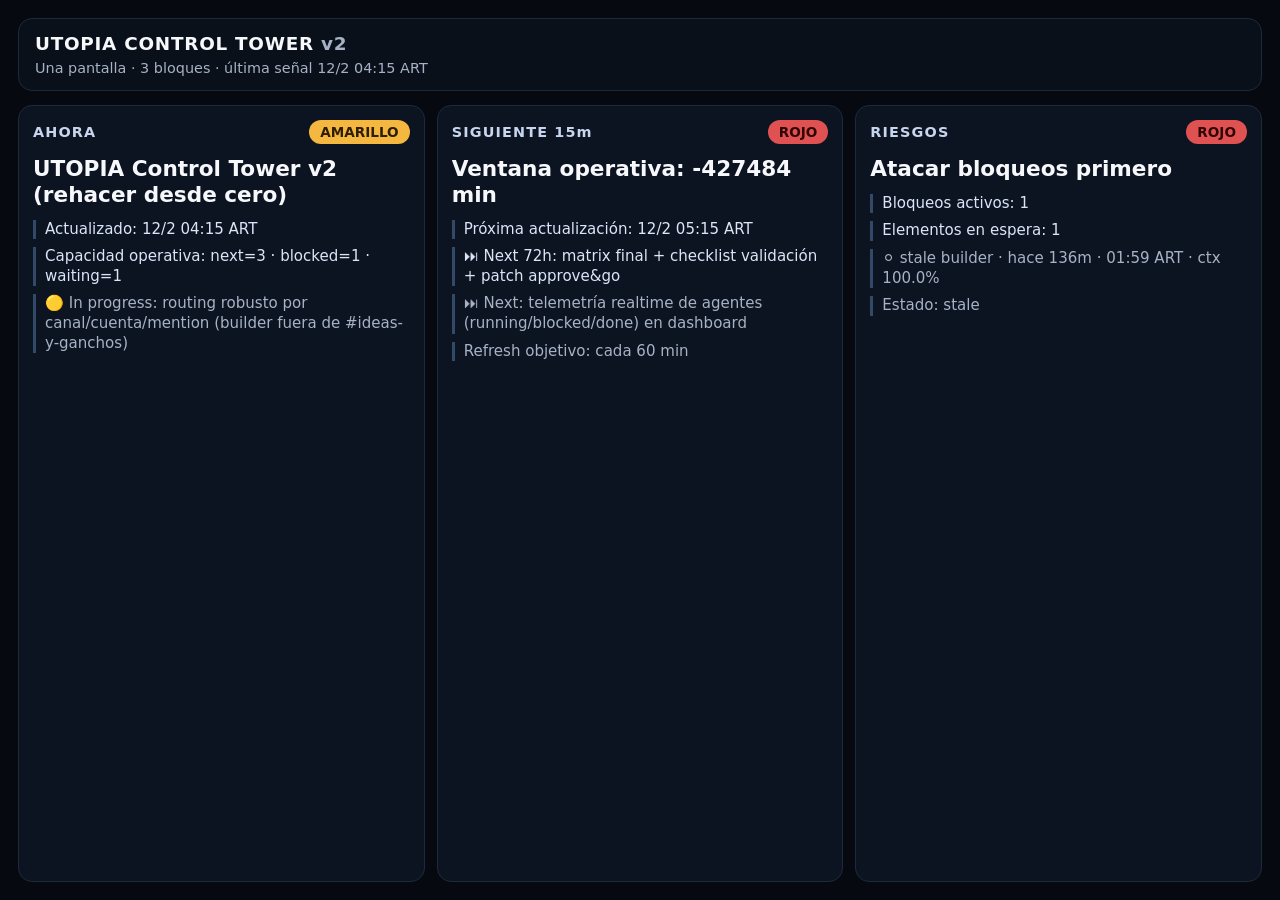
==== commit 66168e57: "Dashboard publish: 2026-02-12T07:16:25Z" ====
--- a/index.html
+++ b/index.html
@@ -3,52 +3,46 @@
 <head>
   <meta charset="utf-8" />
   <meta name="viewport" content="width=device-width,initial-scale=1" />
-  <title>Dashboard Personal — Cockpit</title>
+  <title>UTOPIA Control Tower v2</title>
   <link rel="stylesheet" href="styles.css" />
 </head>
 <body>
-  <header>
-    <h1>Cockpit Operativo</h1>
-    <p id="meta"></p>
-    <nav id="quicklinks"></nav>
+  <main class="screen" aria-live="polite">
+    <header class="topbar">
+      <h1>UTOPIA CONTROL TOWER <span>v2</span></h1>
+      <p id="meta">Cargando señal operativa…</p>
+    </header>
 
-    <div class="scopebar">
-      <label for="scopeSelect">Scope:</label>
-      <select id="scopeSelect">
-        <option value="all">all</option>
-        <option value="work">work</option>
-        <option value="personal">personal</option>
-        <option value="general">general</option>
-      </select>
-    </div>
-  </header>
+    <section class="blocks" id="blocks">
+      <article class="block" id="block-now">
+        <div class="block-head">
+          <h2>AHORA</h2>
+          <span class="light" id="light-now">—</span>
+        </div>
+        <p class="headline" id="now-headline">—</p>
+        <ul id="now-list"></ul>
+      </article>
 
-  <main class="grid">
-    <section class="card card-primary" id="nextaction">
-      <h2>Siguiente acción</h2>
-      <ul></ul>
-    </section>
+      <article class="block" id="block-next">
+        <div class="block-head">
+          <h2>SIGUIENTE 15m</h2>
+          <span class="light" id="light-next">—</span>
+        </div>
+        <p class="headline" id="next-headline">—</p>
+        <ul id="next-list"></ul>
+      </article>
 
-    <section class="card" id="system">
-      <h2>Estado sistema</h2>
-      <ul></ul>
-    </section>
-
-    <section class="card" id="opsfeed">
-      <h2>Live Ops · Changelog</h2>
-      <ul></ul>
-    </section>
-
-    <section class="card" id="scopeview">
-      <h2>Scope actual</h2>
-      <ul></ul>
+      <article class="block" id="block-risks">
+        <div class="block-head">
+          <h2>RIESGOS</h2>
+          <span class="light" id="light-risks">—</span>
+        </div>
+        <p class="headline" id="risks-headline">—</p>
+        <ul id="risks-list"></ul>
+      </article>
     </section>
   </main>
 
-  <footer>
-    <small>Fuente: dashboard/data.json</small>
-  </footer>
-
   <script src="app.js"></script>
 </body>
-</html>
+</html>
--- a/styles.css
+++ b/styles.css
@@ -1,143 +1,130 @@
+:root {
+  --bg: #06090f;
+  --panel: #0d1421;
+  --line: #1d2a3d;
+  --text: #f6f8fc;
+  --muted: #a6b2c5;
+
+  --green: #1fc16b;
+  --yellow: #f4b740;
+  --red: #e05252;
+}
+
 * { box-sizing: border-box; }
 
-:root {
-  --bg: #0a0f1d;
-  --bg-elev: #0f172b;
-  --card: #111a30;
-  --card-primary: #132546;
-  --line: #233354;
-  --line-strong: #35558f;
-  --text: #e9eef9;
-  --muted: #9fb1d9;
-  --ok: #6ee7a8;
-  --warn: #ffd166;
-  --bad: #ff7b8a;
+html, body {
+  margin: 0;
+  padding: 0;
+  background: var(--bg);
+  color: var(--text);
+  font-family: Inter, system-ui, -apple-system, Segoe UI, Roboto, sans-serif;
 }
 
-body {
-  margin: 0;
-  font-family: Inter, system-ui, -apple-system, Segoe UI, Roboto, sans-serif;
-  background: var(--bg);
-  color: var(--text);
-  -webkit-font-smoothing: antialiased;
+.screen {
+  min-height: 100vh;
+  max-width: 1320px;
+  margin: 0 auto;
+  padding: 18px;
+  display: flex;
+  flex-direction: column;
+  gap: 14px;
 }
 
-header {
-  padding: 16px 18px;
-  border-bottom: 1px solid var(--line);
-  background: var(--bg-elev);
-  position: sticky;
-  top: 0;
-  z-index: 10;
+.topbar {
+  border: 1px solid var(--line);
+  background: #0a101a;
+  border-radius: 14px;
+  padding: 14px 16px;
 }
 
 h1 {
-  margin: 0 0 4px;
-  font-size: 1.2rem;
+  margin: 0;
+  font-size: 1.15rem;
+  letter-spacing: .04em;
+}
+
+h1 span {
+  color: var(--muted);
+  font-weight: 600;
 }
 
 #meta {
-  margin: 0;
+  margin: 6px 0 0;
+  font-size: .9rem;
   color: var(--muted);
-  font-size: .88rem;
-  line-height: 1.35;
 }
 
-#quicklinks {
-  margin-top: 8px;
-  display: flex;
-  flex-wrap: wrap;
-  gap: 6px;
+.blocks {
+  flex: 1;
+  display: grid;
+  grid-template-columns: repeat(3, minmax(0, 1fr));
+  gap: 12px;
 }
 
-#quicklinks a {
-  color: #cedcff;
-  background: #18264a;
-  border: 1px solid #2b427a;
-  padding: 4px 9px;
-  border-radius: 999px;
-  text-decoration: none;
-  font-size: .8rem;
+.block {
+  border: 1px solid var(--line);
+  border-radius: 14px;
+  background: var(--panel);
+  padding: 14px;
+  display: flex;
+  flex-direction: column;
+  min-height: 0;
 }
 
-.scopebar {
-  margin-top: 10px;
+.block-head {
   display: flex;
+  justify-content: space-between;
   align-items: center;
   gap: 8px;
-  color: var(--muted);
-  font-size: .85rem;
 }
 
-.scopebar select {
-  background: #101a35;
-  color: var(--text);
-  border: 1px solid var(--line-strong);
-  border-radius: 7px;
-  padding: 4px 8px;
+h2 {
+  margin: 0;
+  font-size: .9rem;
+  letter-spacing: .08em;
+  color: #c7d5ee;
 }
 
-.grid {
-  display: grid;
-  grid-template-columns: 1.3fr repeat(2, 1fr);
-  gap: 10px;
-  padding: 10px;
-  align-items: start;
+.light {
+  font-weight: 800;
+  font-size: .85rem;
+  border-radius: 999px;
+  border: 1px solid #2a3950;
+  padding: 3px 10px;
 }
 
-.card {
-  background: var(--card);
-  border: 1px solid var(--line);
-  border-radius: 10px;
-  padding: 10px;
-  min-height: 140px;
-}
+.light.green { color: #02210f; background: var(--green); border-color: transparent; }
+.light.yellow { color: #2f1f02; background: var(--yellow); border-color: transparent; }
+.light.red { color: #320505; background: var(--red); border-color: transparent; }
 
-.card-primary {
-  grid-column: 1 / -1;
-  background: linear-gradient(180deg, var(--card-primary) 0%, #111f3f 100%);
-  border-color: var(--line-strong);
-}
-
-.card h2 {
-  margin: 0 0 8px;
-  font-size: .95rem;
-  color: #c8d9ff;
+.headline {
+  margin: 12px 0;
+  font-size: 1.35rem;
+  line-height: 1.2;
+  font-weight: 780;
 }
 
 ul {
+  list-style: none;
   margin: 0;
   padding: 0;
-  list-style: none;
+  display: grid;
+  gap: 8px;
 }
 
 li {
-  margin: 5px 0;
-  line-height: 1.25;
-  font-size: .88rem;
-  color: #d8e3ff;
-  padding-left: 10px;
-  border-left: 2px solid transparent;
+  border-left: 3px solid #334968;
+  padding-left: 9px;
+  color: #dbe5f8;
+  line-height: 1.3;
+  font-size: .94rem;
 }
 
-li.ok { border-left-color: var(--ok); }
-li.warn { border-left-color: var(--warn); }
-li.bad { border-left-color: var(--bad); }
-
-.muted { color: var(--muted); }
-
-footer {
-  padding: 0 12px 12px;
-  color: #8fa3cf;
-  font-size: .8rem;
+li.dim {
+  color: var(--muted);
 }
 
-@media (max-width: 920px) {
-  .grid { grid-template-columns: 1fr 1fr; }
-  .card-primary { grid-column: 1 / -1; }
+@media (max-width: 1000px) {
+  .blocks { grid-template-columns: 1fr; }
+  .headline { font-size: 1.15rem; }
 }
-
-@media (max-width: 680px) {
-  .grid { grid-template-columns: 1fr; }
-  .card { min-height: 120px; }
-}
